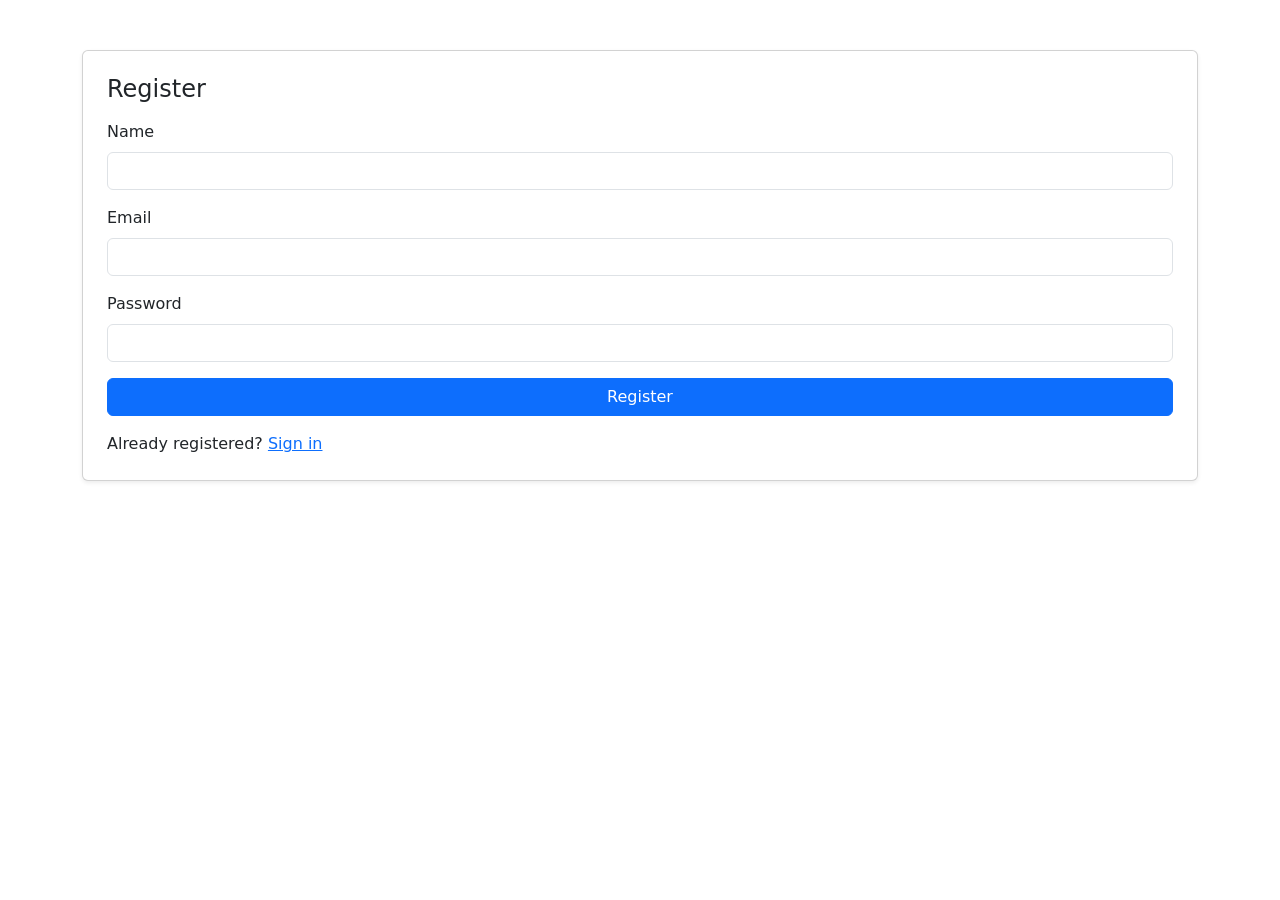
==== taskAPI/wwwroot/register.html @ 589c3b75 "Task 4: user management API - auth, JWT, unique index, user management endpoints" ====
<!DOCTYPE html>
<html lang="en">
<head>
    <meta charset="utf-8">
    <meta name="viewport" content="width=device-width, initial-scale=1">
    <title>Register</title>
    <link href="https://cdn.jsdelivr.net/npm/bootstrap@5.3.3/dist/css/bootstrap.min.css" rel="stylesheet">
    <link href="/css/app.css" rel="stylesheet">
</head>
<body>
    <nav class="navbar navbar-dark app-navbar">
        <div class="container">
            <span class="navbar-brand mb-0 h1">User Management</span>
        </div>
    </nav>

    <main class="container page-content">
        <div class="auth-card">
            <div class="card shadow-sm">
                <div class="card-body p-4">
                    <h1 class="h4 mb-3">Register</h1>
                    <div id="status-area" class="status-alert mb-3"></div>
                    <form id="register-form" novalidate>
                        <div class="mb-3">
                            <label for="name" class="form-label">Name</label>
                            <input type="text" class="form-control" id="name" required autocomplete="name">
                        </div>
                        <div class="mb-3">
                            <label for="email" class="form-label">Email</label>
                            <input type="email" class="form-control" id="email" required autocomplete="email">
                        </div>
                        <div class="mb-3">
                            <label for="password" class="form-label">Password</label>
                            <input type="password" class="form-control" id="password" required autocomplete="new-password">
                        </div>
                        <button type="submit" class="btn btn-primary w-100">Register</button>
                    </form>
                    <p class="form-text-link mt-3 mb-0">
                        Already registered?
                        <a href="/login.html">Sign in</a>
                    </p>
                </div>
            </div>
        </div>
    </main>

    <script src="https://cdn.jsdelivr.net/npm/bootstrap@5.3.3/dist/js/bootstrap.bundle.min.js"></script>
    <script src="/js/utils.js"></script>
    <script src="/js/api.js"></script>
    <script src="/js/register.js"></script>
</body>
</html>
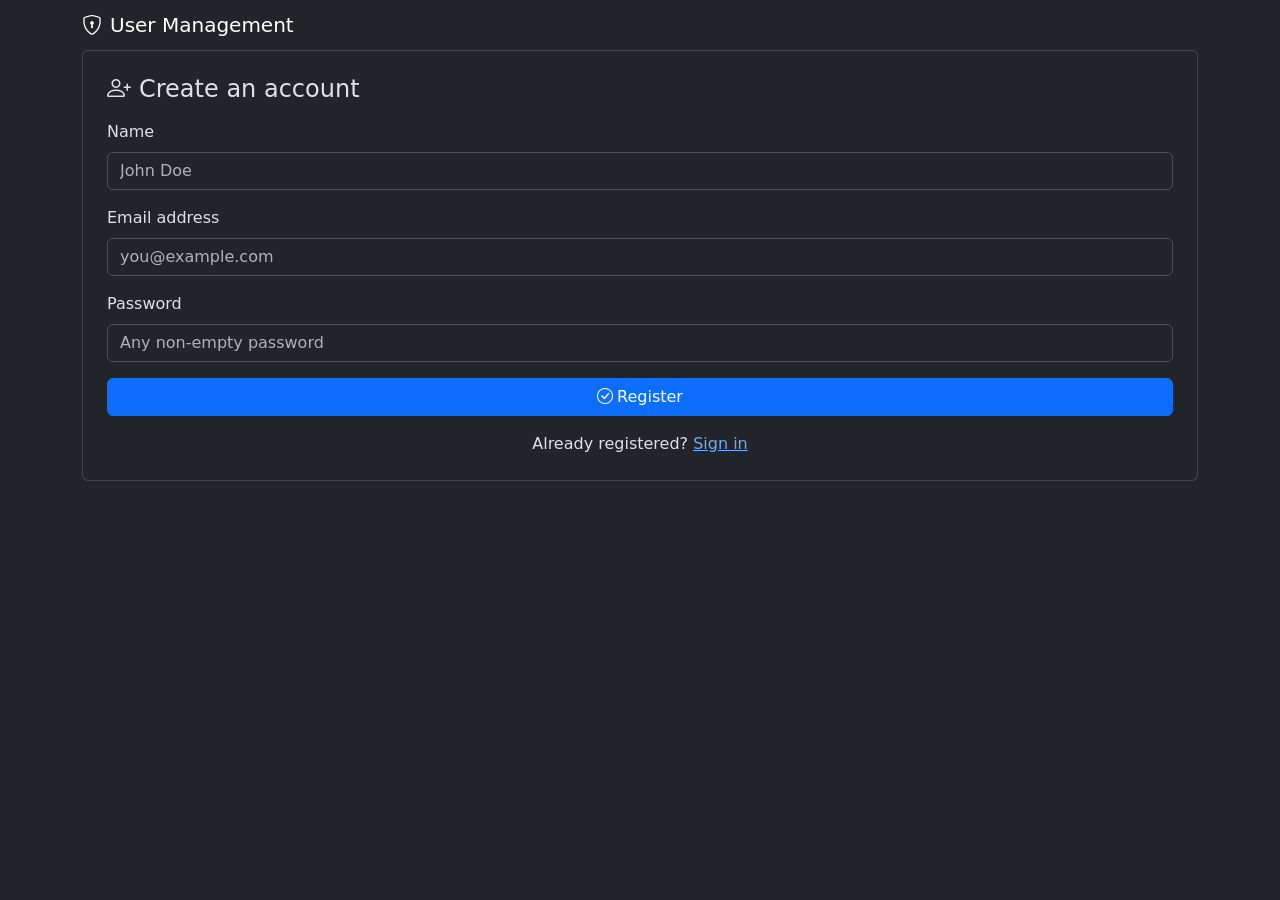
==== commit 80e04e19: "Add Frontend" ====
--- a/taskAPI/wwwroot/register.html
+++ b/taskAPI/wwwroot/register.html
@@ -1,41 +1,51 @@
 <!DOCTYPE html>
-<html lang="en">
+<html lang="en" data-bs-theme="dark">
 <head>
     <meta charset="utf-8">
     <meta name="viewport" content="width=device-width, initial-scale=1">
-    <title>Register</title>
+    <title>Register — User Management</title>
     <link href="https://cdn.jsdelivr.net/npm/bootstrap@5.3.3/dist/css/bootstrap.min.css" rel="stylesheet">
+    <link href="https://cdn.jsdelivr.net/npm/bootstrap-icons@1.11.3/font/bootstrap-icons.min.css" rel="stylesheet">
     <link href="/css/app.css" rel="stylesheet">
 </head>
 <body>
     <nav class="navbar navbar-dark app-navbar">
         <div class="container">
-            <span class="navbar-brand mb-0 h1">User Management</span>
+            <span class="navbar-brand mb-0 h1">
+                <i class="bi bi-shield-lock me-2"></i>User Management
+            </span>
         </div>
     </nav>
 
     <main class="container page-content">
         <div class="auth-card">
-            <div class="card shadow-sm">
+            <div class="card">
                 <div class="card-body p-4">
-                    <h1 class="h4 mb-3">Register</h1>
-                    <div id="status-area" class="status-alert mb-3"></div>
+                    <h1 class="h4 mb-3"><i class="bi bi-person-plus me-2"></i>Create an account</h1>
+                    <div id="status-area" class="mb-3"></div>
+
                     <form id="register-form" novalidate>
                         <div class="mb-3">
                             <label for="name" class="form-label">Name</label>
-                            <input type="text" class="form-control" id="name" required autocomplete="name">
+                            <input type="text" class="form-control" id="name"
+                                   placeholder="John Doe" required autocomplete="name">
                         </div>
                         <div class="mb-3">
-                            <label for="email" class="form-label">Email</label>
-                            <input type="email" class="form-control" id="email" required autocomplete="email">
+                            <label for="email" class="form-label">Email address</label>
+                            <input type="email" class="form-control" id="email"
+                                   placeholder="you@example.com" required autocomplete="email">
                         </div>
                         <div class="mb-3">
                             <label for="password" class="form-label">Password</label>
-                            <input type="password" class="form-control" id="password" required autocomplete="new-password">
+                            <input type="password" class="form-control" id="password"
+                                   placeholder="Any non-empty password" required autocomplete="new-password">
                         </div>
-                        <button type="submit" class="btn btn-primary w-100">Register</button>
+                        <button type="submit" class="btn btn-primary w-100">
+                            <i class="bi bi-check-circle me-1"></i>Register
+                        </button>
                     </form>
-                    <p class="form-text-link mt-3 mb-0">
+
+                    <p class="form-text-link mt-3 mb-0 text-center">
                         Already registered?
                         <a href="/login.html">Sign in</a>
                     </p>
